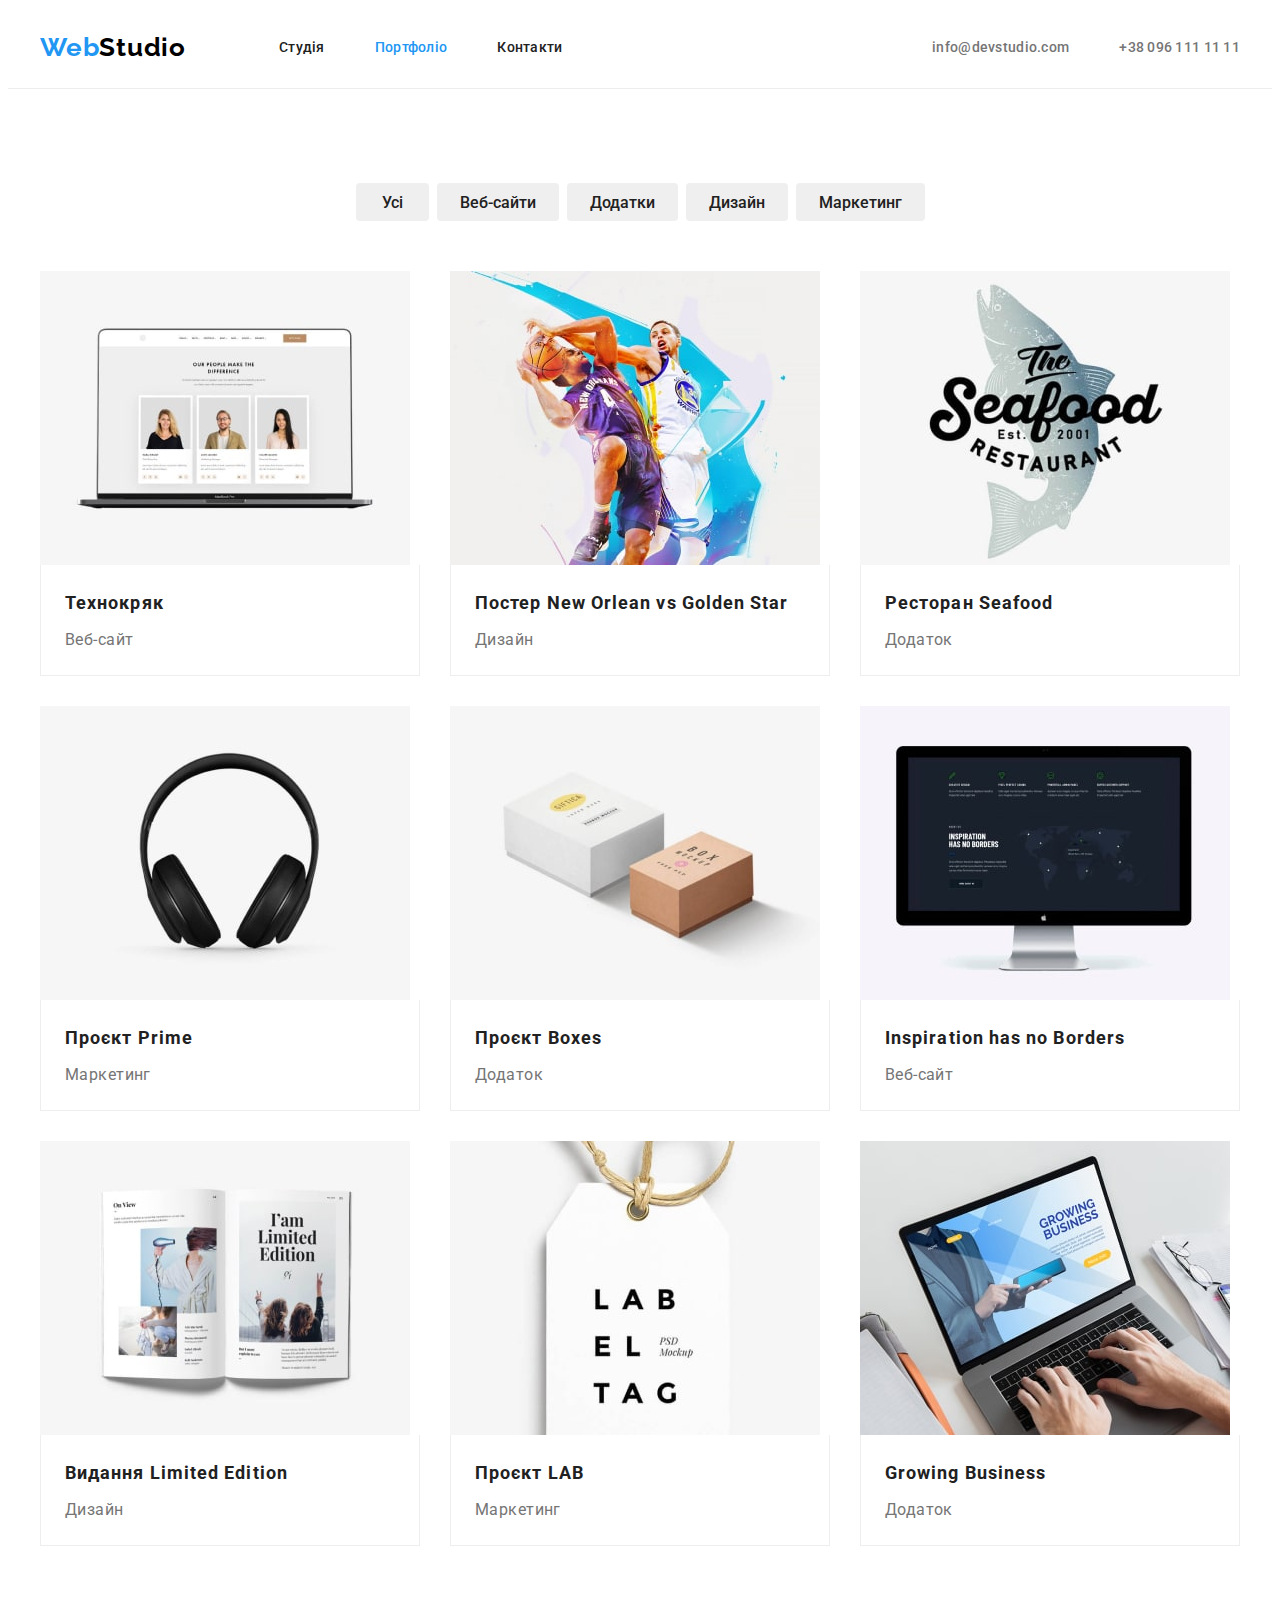
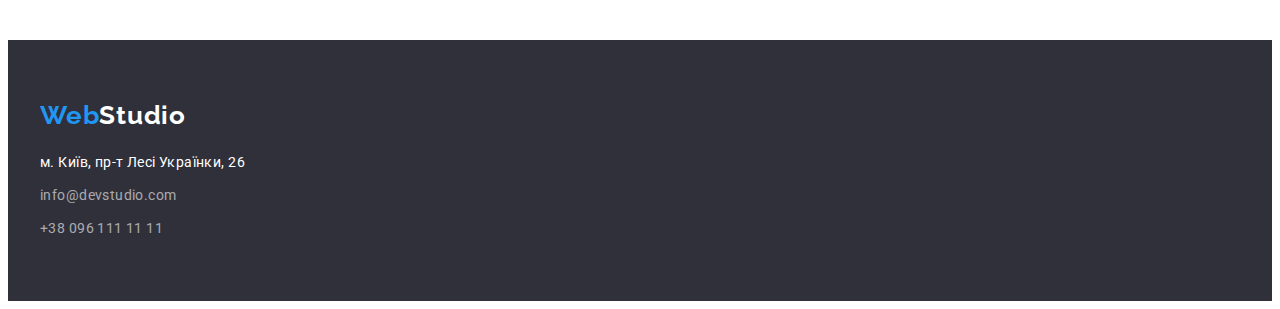
==== portfolio.html @ 1b282973 "Homework4" ====
<!DOCTYPE html>
<html lang="uk">
<head>
    <meta charset="UTF-8">
    <meta http-equiv="X-UA-Compatible" content="IE=edge">
    <meta name="viewport" content="width=device-width, initial-scale=1.0">
    <title>Homework1</title>
    <link rel="preconnect" href="https://fonts.googleapis.com"> 
    <link rel="preconnect" href="https://fonts.gstatic.com" crossorigin> 
    <link href="https://fonts.googleapis.com/css2?family=Raleway:wght@700&family=Roboto:wght@400;500;700;900&display=swap" rel="stylesheet">
    <link rel="stylesheet" href="https://cdnjs.cloudflare.com/ajax/libs/modern-normalize/1.1.0/modern-normalize.min.css" integrity="sha512-wpPYUAdjBVSE4KJnH1VR1HeZfpl1ub8YT/NKx4PuQ5NmX2tKuGu6U/JRp5y+Y8XG2tV+wKQpNHVUX03MfMFn9Q==" crossorigin="anonymous" referrerpolicy="no-referrer" />
    <link rel="stylesheet" href="./css/style.css">
</head>
<!--Шапка сайту-->
<body>
  <header class="header bort">
  <div class="container">
  <a href="index.html" class="header-logo logo link"><span class="accent logo link">Web</span>Studio</a>
  <nav class="header-nav">
     <ul class="header-list list">
         <li class="hdr"><a href="./index.html" class="header-link link links">Студія</a></li>
         <li class="hdr"><a href="" class="header-link link current links">Портфоліо</a></li>
         <li class="hdr"><a href="" class="header-link link links">Контакти</a></li>
       </ul>
     </nav>
     <div class="header-cont">
     <ul class="header-contact list">
       <li><a href="mailto:info@devstudio.com" class="mail header-link link links">info@devstudio.com</a></li>
       <li><a href="tel:+380961111111" class="tel header-link link links">+38 096 111 11 11</a></li>
     </ul>
    </div>
    </div>
    </header>
<!--Портфоліо-->
<main>
<section class="section portfolio">
<div class="container"> 
<h1 class="privilege-title">Портфоліо</h1>
<ul class="element portfolio-list list">
  <li class="element-item"><button type="button" class="portfolio-btn">Усі</button></li>
  <li class="element-item"><button type="button" class="portfolio-btn">Веб-сайти</button></li>
  <li class="element-item"><button type="button" class="portfolio-btn">Додатки</button></li>
  <li class="element-item"><button type="button" class="portfolio-btn">Дизайн</button></li>
  <li class="element-item"><button type="button" class="portfolio-btn">Маркетинг</button></li>
</ul>
<ul class="port portfolio-list list">
  <li class="port-item portfolio-link">
    <a href="" class="link">
      <img src="./img/portfolio-1.jpg" alt="Веб-сайт" width="370">
      <div class="port-blok">
      <h2 class="portfolio-text">Технокряк</h2>
      <p class="portfolio-info">Веб-сайт</p>
    </div>
    </a>
  </li>
  <li class="port-item portfolio-link">
    <a href=""class="link">
      <img src="./img/portfolio-2.jpg" alt="Баскетбол" width="370">
      <div class="port-blok">
      <h2 class="portfolio-text"> Постер <span lang="en">New Orlean vs Golden Star</span> </h2>
      <p class="portfolio-info">Дизайн</p>
    </div>
    </a>
  </li>
  <li class="port-item portfolio-link">
    <a href=""class="link">
      <img src="./img/portfolio-3.jpg" alt="Рибний ресторан" width="370">
      <div class="port-blok">
      <h2 class="portfolio-text"> Ресторан <span lang="en">Seafood</span> </h2>
      <p class="portfolio-info">Додаток</p>
    </div>
    </a>
  </li>
  <li class="port-item portfolio-link">
    <a href=""class="link">
      <img src="./img/portfolio-4.jpg" alt="Навушники" width="370">
      <div class="port-blok">
      <h2 class="portfolio-text"> Проєкт <span lang="en">Prime</span></h2>
      <p class="portfolio-info">Маркетинг</p>
    </div>    
    </a>
  </li>
  <li class="port-item portfolio-link">
    <a href=""class="link">
      <img src="./img/portfolio-5.jpg" alt="Коробка" width="370">
      <div class="port-blok">
      <h2 class="portfolio-text"> Проєкт <span lang="en">Boxes</span></h2>
      <p class="portfolio-info">Додаток</p>
    </div>
    </a>
  </li>
  <li class="port-item portfolio-link">
    <a href=""class="link">
      <img src="./img/portfolio-6.jpg" alt="Монітор" width="370">
      <div class="port-blok">
      <h2 class="portfolio-text"><span lang="en">Inspiration has no Borders</span></h2>
      <p class="portfolio-info">Веб-сайт</p>
    </div>
    </a>
  </li>
  <li class="port-item portfolio-link">
    <a href=""class="link">
      <img src="./img/portfolio-7.jpg" alt="Журнал" width="370">
      <div class="port-blok">
      <h2 class="portfolio-text"> Видання <span lang="en">Limited Edition</span></h2>
      <p class="portfolio-info">Дизайн</p>
    </div>
    </a>
  </li>
  <li class="port-item portfolio-link">
    <a href=""class="link">
      <img src="./img/portfolio-8.jpg" alt="Бірка" width="370">
      <div class="port-blok">
      <h2 class="portfolio-text"> Проєкт <span lang="en">LAB</span></h2>
      <p class="portfolio-info">Маркетинг</p>
    </div>
    </a>
  </li>
  <li class="port-item portfolio-link">
    <a href=""class="link">
      <img src="./img/portfolio-9.jpg" alt="Ноутбук" width="370">
      <div class="port-blok">
      <h2 class="portfolio-text"><span lang="en">Growing Business</span></h2>
      <p class="portfolio-info ">Додаток</p>
    </div>
    </a>
  </li>
</ul>
</div>
      </section>
      </main>
<!--Футер-->
<footer class="footer">
  <div class="container">
  <a href="/" class="footer-logo logo link"><span class="accent logo link">Web</span>Studio</a>
  <address class="address">
    <ul class="footer-list list">
      <li class="footer-items"><a href="https://goo.gl/maps/qDodeFptJs4gTQPLA" target="_blank" 
        rel="noreferrer nofollow noopener" class="footer-links link text">м. Київ, пр-т Лесі Українки, 26</a></li>
      <li class="footer-items"><a href="mailto:info@devstudio.com" class="footer-links footer-address link text">info@devstudio.com</a></li>
      <li class="footer-items"><a href="tel:+380961111111" class="footer-links footer-address link text">+38 096 111 11 11</a></li>
    </ul>
  </address>
</div>
 </footer>
</body>
</html>
---- css/style.css ----
:root {
--primary-header-color: #212121;
--second-color: #757575;
--accent-color: #2196F3;
--primary-color: #212121;
--primary-text-color: #757575;
--bg-color: #FFFFFF;
--btn-color: #2196F3;
--second-text-color: #FFFFFF; 
--second-bg-color: #F5F4FA; 
--border-color: #EEEEEE; 
--second-border-color: #ECECEC;
--footer-color: #2F303A;
--second-btn-color: #188CE8;
--logo-color: #000000;
}
p, h1, h2, h3, h4, h5, h6 {
margin: 0px;
}
ul {
margin: 0px;
padding-left: 0px;    
}
img {
display: block;    
}  
body {
font-family: 'Roboto', sans-serif;
font-size: 14px;
line-height: 1.71;
letter-spacing: 0.03em;
color: var(--primary-text-color);
background-color: var(--bg-color);
}

    /*---UNIVERSAL CLASSES---*/
.container {
width: 1200px;
padding: 0px 15px; 
margin: 0px auto;   
}
.section {
padding-top: 94px; 
padding-bottom: 94px;   
} 
.link {
text-decoration: none;
}
.list {
list-style: none;
}
.links {
font-weight: 500;
font-size: 14px;
line-height: 1.14;
letter-spacing: 0.02em;
}
.title {
font-weight: 700;
font-size: 36px;
line-height: 1.16;
text-align: center;
letter-spacing: 0.03em;
color: var(--primary-header-color);    
}
.text {
font-size: 14px;
line-height: 1.71;
letter-spacing: 0.03em;    
}
.logo {
font-family: 'Raleway', sans-serif;
font-weight: 700;
font-size: 26px;
line-height: 1.19;
letter-spacing: 0.03em;
}    
  
/*---HEADER---*/
.header .container {
display: flex;
align-items: center;    
}   
.header-logo {
color: var(--logo-color); 
padding-top: 24px; 
padding-bottom: 25px;
display: block;  
margin-right: 93px;
}
.accent {
color:var(--accent-color) ;
}    
.current {
color: var(--accent-color);    
} 
.header-list,
.header-contact {
display: flex; 
}
.header-list .link,
.header-contact .link {
display: block;
padding-top: 32px;   
padding-bottom: 32px; 
}
.header-cont {
margin-left: auto;
}  
.header-link {
color: var(--primary-color);
}
.header-list > li:not(:last-child){
margin-right: 50px;    
}
.header-link:hover,
.header-link:focus {
color: var(--accent-color);    
}
.tel {
margin-left: 50px;    
}
.mail,
.tel {
color: var(--second-color);
}

    /*---HERO---*/
.hero {
background-color: var(--primary-header-color);  
text-align: center;
} 
.hero-section {
max-width: 1600px; 
height: 600px;
margin-left: auto;
margin-right: auto;
padding: 200px 0px;
} 
.hero-container {
margin-bottom: 0px;
} 
.hero-title {
font-weight: 900;
font-size: 44px;
line-height: 1.36;
letter-spacing: 0.06em;
text-transform: uppercase;
text-align: center;
color: var(--second-text-color);
max-width: 696px; 
margin: 0px auto;
}      
.hero-btn {
font-family: inherit;
font-weight: 700;
font-size: 16px;
line-height: 1.88;
cursor: pointer;
letter-spacing: 0.06em;    
color: var(--bg-color);
background-color: var(--btn-color);

border-radius: 4px;
padding: 10px 32px;
min-width: 216px;
height: 50px;
text-align: center;
display: inline-block;
margin-top: 30px;
border: none;
}
.hero-btn:hover,
.hero-btn:focus {
background-color: var(--second-btn-color);
}

/*---PRIVILEGE---*/
.privilege {
padding: 94px 0px;
}
.privilege-title {
position: absolute;
width: 1px;
height: 1px;
margin: -1px;
border: 0;
padding: 0;

white-space: nowrap;
clip-path: inset(100%);
clip: rect(0 0 0 0);
overflow: hidden;
}
.list-privilege {
display: flex;
column-gap: 30px; 
}
.privilege-link {
width: 270px;
}
.privilege-subtitle {
font-weight: 700;
line-height: 1.14;
text-transform: uppercase;
color: var(--primary-header-color);    
margin-bottom: 10px;
}
.privilege-text {
color: var(--second-color);
}

/*---WORK---*/
.list-work {
display: flex;
column-gap: 30px;
}
.work {
padding-bottom: 94px;
}
.title {
margin-bottom: 50px;
}

/*---TEAM---*/
.team {
background-color: var(--second-bg-color);    
padding: 94px 0 ;
}
.title {
margin-bottom: 50px;    
}
.team-container {
display: flex;
}
.team-items:not(:last-child){
margin-right: 30px;    
}
.team-items {
width: calc((100% - 60px) / 3);
background: var(--bg-color);
box-shadow: 0px 1px 3px rgba(0, 0, 0, 0.12), 0px 1px 1px rgba(0, 0, 0, 0.14), 0px 2px 1px rgba(0, 0, 0, 0.2);
border-radius: 0px 0px 4px 4px; 
}
.team-subtitle {
font-weight: 500;
font-size: 16px;
line-height: 1.18;
text-align: center;
color: var(--primary-color);    
margin-top: 30px;
margin-bottom: 10px;
}
.team-info {
font-size: 16px;
line-height: 1.18;
text-align: center;
color: var(--second-color);    
margin-bottom: 30px;
}

/*---FOOTER---*/
.footer .container {
display: flex; 
display: block;
align-items: baseline;
}
.footer {
background-color: var(--footer-color); 
padding: 60px 0;   
}
.footer-logo {
display: inline-block;
color: var(--bg-color); 
margin-bottom: 20px;
}
.address {
display: block; 
justify-items: flex-start;   
}
.footer-items:not(:last-child) {
margin-bottom: 9px;    
}
.footer-links {
font-style: normal;
color: var(--bg-color);
}
.footer-address {
color: rgba(255, 255, 255, 0.6);    
}
.footer-links:hover,
.footer-links:focus {
color: var(--accent-color);    
}

/*---PORTFOLIO---*/
.bort {
border-bottom: 1px solid var(--second-border-color);
}
.portfolio {
padding: 94px 0;    
}
.element {
margin-bottom: 50px;
display: flex;  
justify-content: center;  
}
.element-item:not(:last-child) {
margin-right: 8px;  
}
.portfolio-btn {
display: inline-block;
font-family: inherit;
font-weight: 500;
font-size: 16px;
line-height: 1.62;
text-align: center;
cursor: pointer;
color: var(--primary-color);

border: 1px solid transparent;
border-radius: 4px;
padding: 6px 22px;
min-width: 73px;
height: 38px;
}
.current {
color: var(--accent-color);    
}
.portfolio-btn:hover,
.portfolio-btn:focus {
color: var(--second-text-color);
box-shadow: 0px 3px 1px rgba(0, 0, 0, 0.1), 0px 1px 2px rgba(0, 0, 0, 0.08), 0px 2px 2px rgba(0, 0, 0, 0.12);
background: var(--btn-color);
}
.port {
display: flex;  
flex-wrap: wrap;
align-items: center;
margin-left: 0px;
margin-right: 0px; 
}
.port-item {
width: 370px;
}
.port-item {
width:calc((100% - 60px)/3);
margin-right: 30px;
margin-bottom: 30px;
} 
.port-item:nth-child(3n) {
margin-right: 0px;    
}
.port-item:nth-last-child(-n+3) {
margin-bottom: 0px;    
}
.port-blok {
padding: 20px 24px;
background: var(--second-text-color);
border-bottom: 1px solid var(--border-color);
border-left: 1px solid var(--border-color);
border-right: 1px solid var(--border-color);
}
.portfolio-text {
font-weight: 700;
font-size: 18px;
line-height: 2;
letter-spacing: 0.06em;
color: var(--primary-color);    
margin-bottom: 4px;
}
.portfolio-info {
font-size: 16px;
line-height: 1.88;
color: var(--second-color);    
}
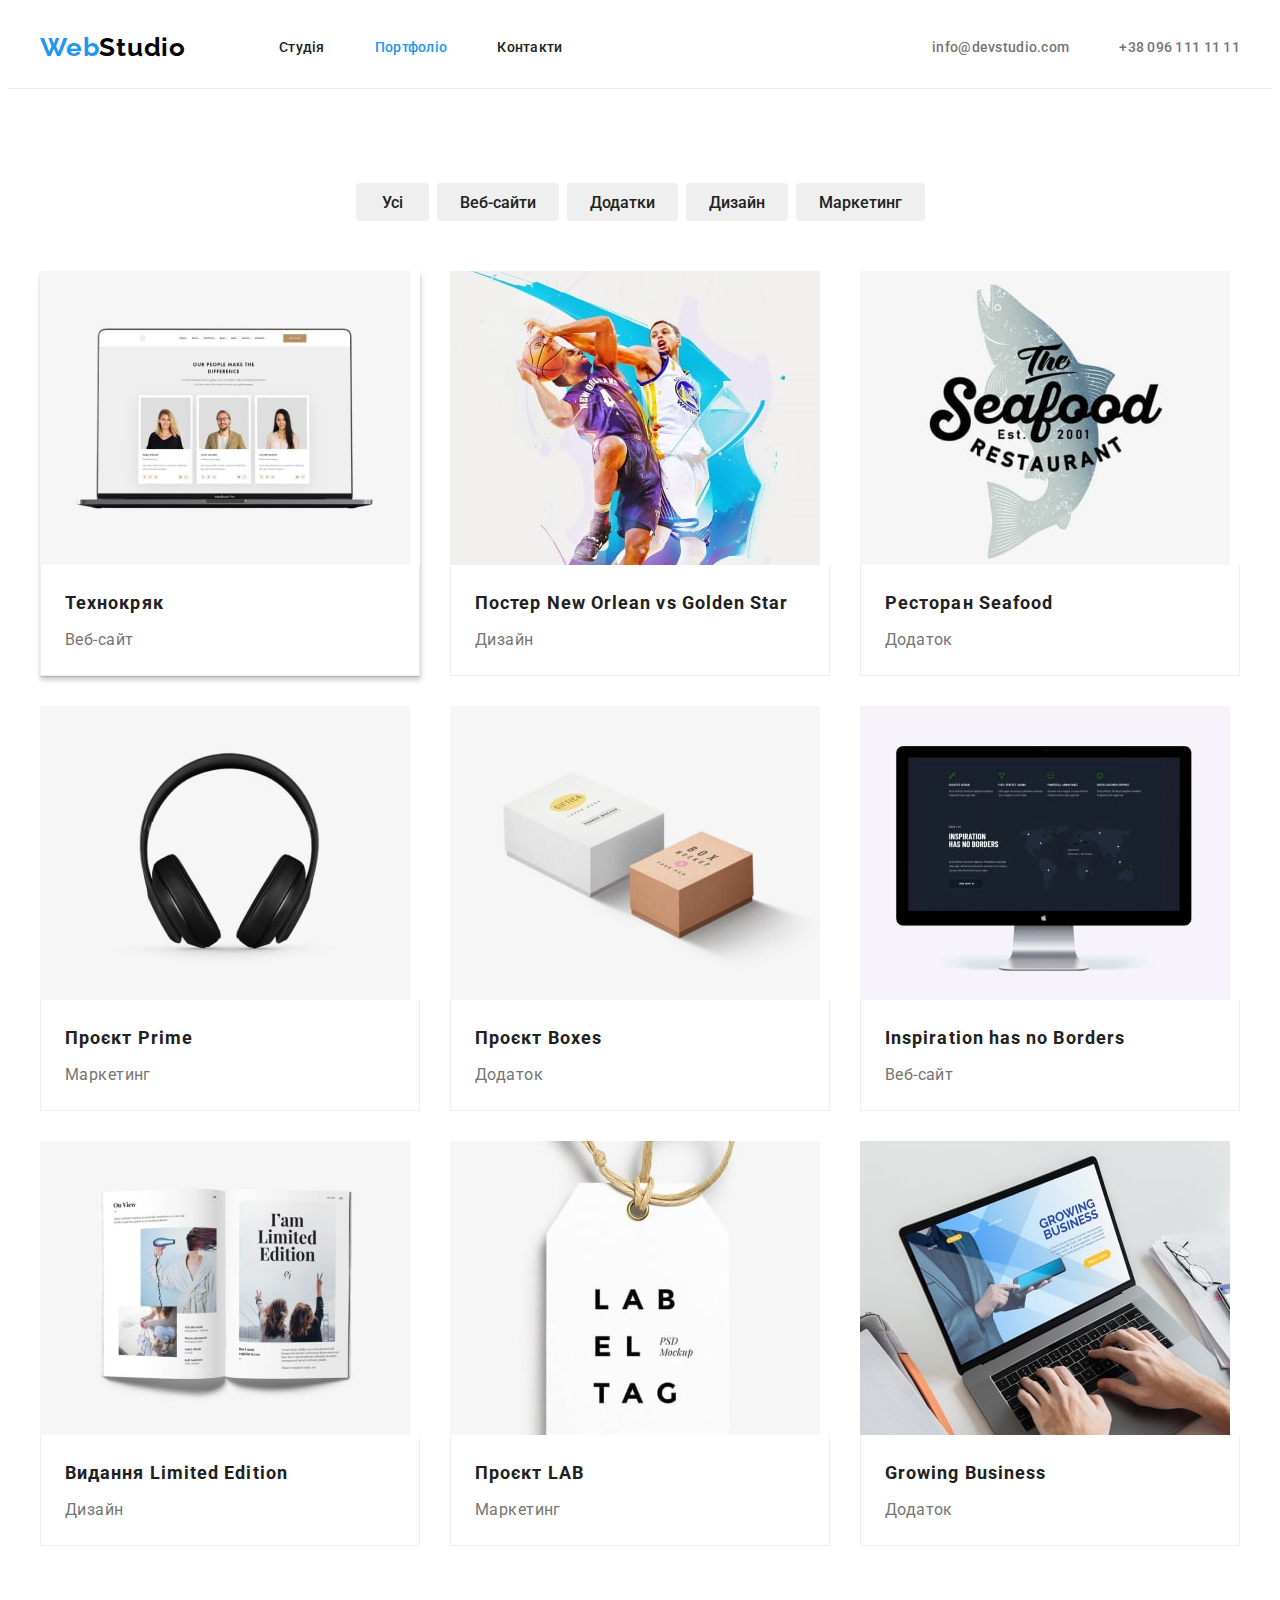
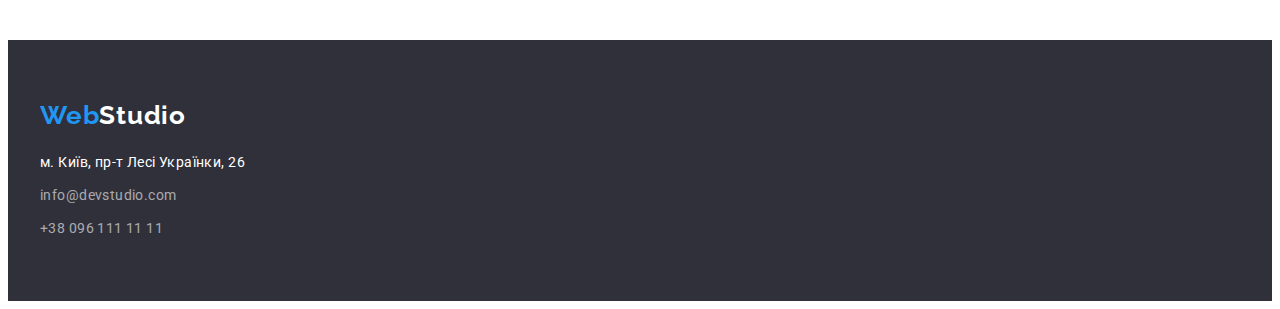
==== commit 04b64389: "Finish" ====
--- a/portfolio.html
+++ b/portfolio.html
@@ -44,7 +44,7 @@
   <li class="element-item"><button type="button" class="portfolio-btn">Маркетинг</button></li>
 </ul>
 <ul class="port portfolio-list list">
-  <li class="port-item portfolio-link">
+  <li class="port-item portfolio-link tehrk">
     <a href="" class="link">
       <img src="./img/portfolio-1.jpg" alt="Веб-сайт" width="370">
       <div class="port-blok">
--- a/css/style.css
+++ b/css/style.css
@@ -8,7 +8,8 @@
 --btn-color: #2196F3;
 --second-text-color: #FFFFFF; 
 --second-bg-color: #F5F4FA; 
---border-color: #EEEEEE; 
+--border-color: #EEEEEE;
+--second-brdr-color: #AFB1B8; 
 --second-border-color: #ECECEC;
 --footer-color: #2F303A;
 --second-btn-color: #188CE8;
@@ -107,16 +108,37 @@
 .header-cont {
 margin-left: auto;
 }  
-.header-link {
-color: var(--primary-color);
-}
 .header-list > li:not(:last-child){
 margin-right: 50px;    
+}
+.header-link {
+display: inline-flex;
+align-items: center;
+text-decoration: none;
+color: var(--primary-color);
+}
+.icon-mail {
+width: 16px; 
+height: 12px; 
+margin-right: 10px; 
+fill: var(--second-color); 
+}
+.icon-tel {
+width: 10px; 
+height: 16px; 
+margin-right: 10px;  
+fill: var(--second-color);
 }
 .header-link:hover,
 .header-link:focus {
 color: var(--accent-color);    
 }
+.icon-mail:hover,
+.icon-mail:focus,
+.icon-tel:hover,
+.icon-tel:focus {
+fill: currentColor;    
+}
 .tel {
 margin-left: 50px;    
 }
@@ -127,7 +149,7 @@
 
     /*---HERO---*/
 .hero {
-background-color: var(--primary-header-color);  
+background-color: var(--primary-color);
 text-align: center;
 } 
 .hero-section {
@@ -136,6 +158,10 @@
 margin-left: auto;
 margin-right: auto;
 padding: 200px 0px;
+background-image: linear-gradient(rgba(47, 48, 58, 0.4), rgba(47, 48, 58, 0.4)), url("../img/hero.jpg");
+background-repeat: no-repeat;
+background-size: cover;
+background-position: center;
 } 
 .hero-container {
 margin-bottom: 0px;
@@ -209,6 +235,22 @@
 .privilege-text {
 color: var(--second-color);
 }
+.priv-icons {
+display: flex;    
+justify-content: center;
+align-items: center;
+width: 270px;
+height: 120px;
+background-color: var(--second-bg-color);
+margin-bottom: 30px;
+border-radius: 4px;
+}
+.priv-icons:not(:last-child) {
+margin-right: 30px;    
+}
+.priv-icons:focus {
+border-color: var(--accent-color);    
+}
 
 /*---WORK---*/
 .list-work {
@@ -256,14 +298,81 @@
 line-height: 1.18;
 text-align: center;
 color: var(--second-color);    
-margin-bottom: 30px;
+margin-bottom: 16px;
+}
+.team-soc-list {
+display: flex;   
+justify-content: center; 
+align-items: center;
+}
+.team-soc-item {
+width: 44px;    
+height: 44px;
+margin-bottom: 30px; 
+}
+.team-soc-item:not(:last-child) {
+margin-right: 10px;  
+}
+.team-soc-link {
+width: 100%;    
+height: 100%;
+display: flex;
+border-radius: 50%;
+background-color:var(--bg-color);
+justify-content: center;
+align-items: center;
+color: var(--second-brdr-color);
+}
+.team-soc-link:hover {
+color: var(--second-text-color);
+background-color: var(--accent-color);
+}
+.team-soc-icons {
+fill: currentColor;
+}
+
+/*--Клієнти--*/
+.client {
+padding: 94px 0px;  
+}
+.client-list {
+display: flex; 
+justify-content: center;
+align-items: center;
+}
+.client-link {  
+width: 170px;    
+height: 92px;
+}
+.client-link:not(:last-child) {
+margin-right: 30px;    
+}
+.client-item {
+width: 100%;
+height: 100%;
+display: flex; 
+justify-content: center;
+align-items: center;  
+fill: var(--second-brdr-color);
+border: 1px solid var(--second-brdr-color);
+border-radius: 4px; 
+background-color: var(--bg-color);
+}
+.client-link:focus,
+.client-link:hover,
+.client-item:focus,
+.client-item:hover {
+fill: var(--accent-color);
+border-color: var(--accent-color);    
 }
 
 /*---FOOTER---*/
-.footer .container {
-display: flex; 
-display: block;
-align-items: baseline;
+.footer-container {
+display: flex;  
+align-items: baseline;  
+}
+.footer .logo-container {
+display: inline-block
 }
 .footer {
 background-color: var(--footer-color); 
@@ -291,6 +400,47 @@
 .footer-links:hover,
 .footer-links:focus {
 color: var(--accent-color);    
+}
+.soc-container {
+display: inline-block;
+margin-left: 70px;
+}
+.title {
+font-size: 14px;
+text-transform: uppercase;    
+color: var(--second-text-color); 
+margin-bottom: 20px; 
+text-align: left;
+}
+.social-list {
+display: flex; 
+justify-content: center;
+align-items: center;
+min-width: 206px;  
+}
+.social-link {
+width: 44px;   
+height: 44px; 
+}
+.social-link:not(:last-child) {
+margin-right: 10px;  
+}
+.social-item {
+width: 100%;    
+height: 100%;
+display: flex;
+justify-content: center;
+align-items: center;
+border-radius: 50%;
+background-color: rgba(255, 255, 255, 0.1);
+color: var(--second-text-color);
+}
+.social-item:hover {
+color: var(--second-text-color);    
+background-color: var(--accent-color);
+}
+.social-icons {
+fill: currentColor;    
 }
 
 /*---PORTFOLIO---*/
@@ -354,6 +504,9 @@
 .port-item:nth-last-child(-n+3) {
 margin-bottom: 0px;    
 }
+.tehrk {
+box-shadow: 0px 1px 1px rgba(0, 0, 0, 0.12), 0px 4px 4px rgba(0, 0, 0, 0.06), 1px 4px 6px rgba(0, 0, 0, 0.16)
+}
 .port-blok {
 padding: 20px 24px;
 background: var(--second-text-color);
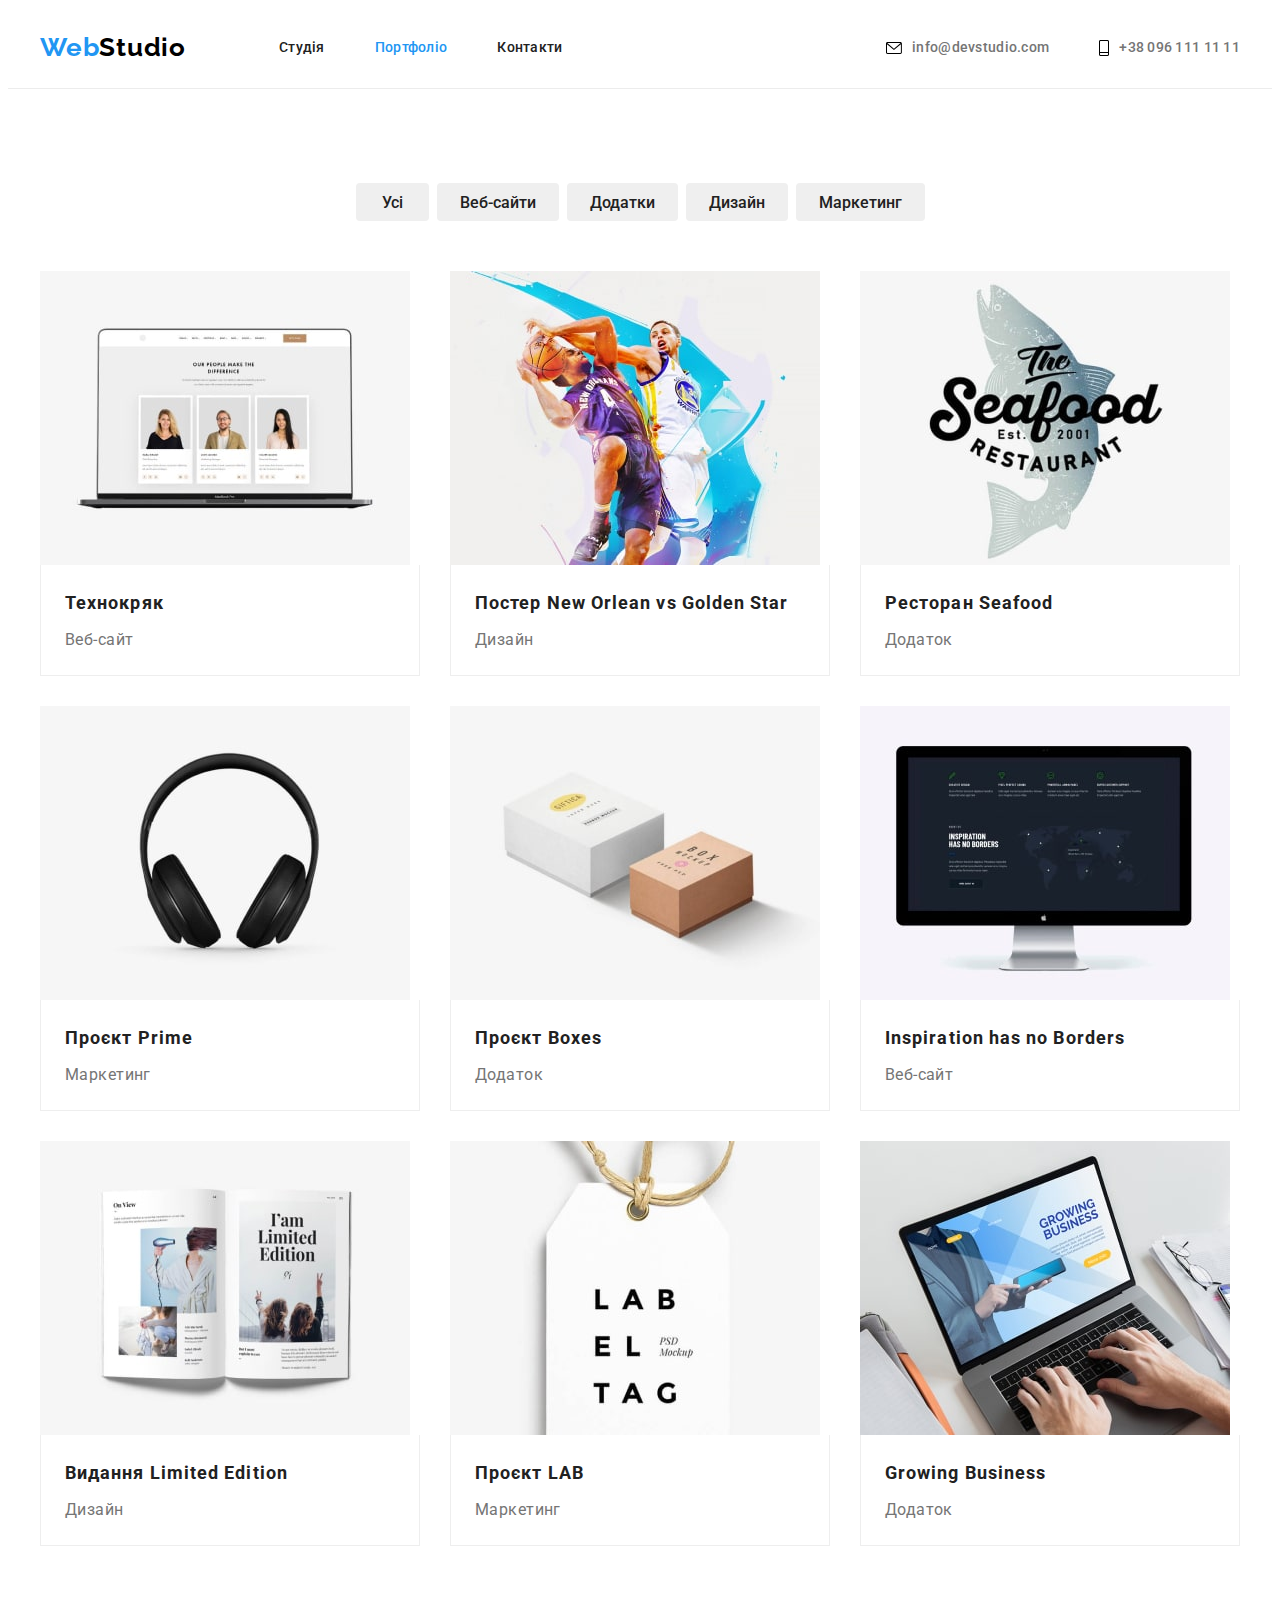
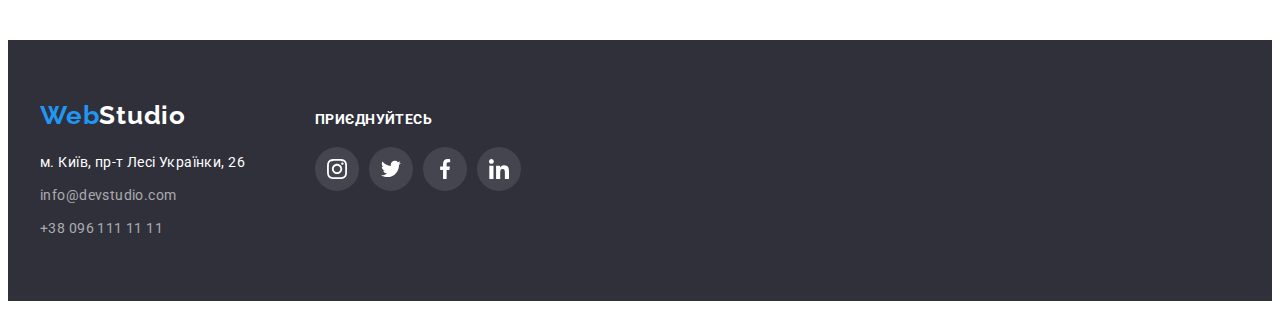
==== commit d04ffcd3: "робота над помилками" ====
--- a/portfolio.html
+++ b/portfolio.html
@@ -18,19 +18,27 @@
   <a href="index.html" class="header-logo logo link"><span class="accent logo link">Web</span>Studio</a>
   <nav class="header-nav">
      <ul class="header-list list">
-         <li class="hdr"><a href="./index.html" class="header-link link links">Студія</a></li>
-         <li class="hdr"><a href="" class="header-link link current links">Портфоліо</a></li>
-         <li class="hdr"><a href="" class="header-link link links">Контакти</a></li>
-       </ul>
-     </nav>
-     <div class="header-cont">
-     <ul class="header-contact list">
-       <li><a href="mailto:info@devstudio.com" class="mail header-link link links">info@devstudio.com</a></li>
-       <li><a href="tel:+380961111111" class="tel header-link link links">+38 096 111 11 11</a></li>
-     </ul>
-    </div>
-    </div>
-    </header>
+        <li><a href="./index.html" class="header-links link links">Студія</a></li>
+        <li><a href="" class="header-links link current links">Портфоліо</a></li>
+        <li><a href="" class="header-links link links">Контакти</a></li>
+      </ul>
+    </nav>
+    <div class="header-cont">
+    <ul class="header-contact list">
+      <li><a class="mail header-link link links" href="mailto:info@devstudio.com">
+       <svg class="icon-mail">
+         <use href="./img/icons.svg#icon-envelope">
+         </use>
+       </svg>info@devstudio.com</a></li>
+      <li><a class="tel header-link link links" href="tel:+380961111111">
+       <svg class="icon-tel">
+         <use href="./img/icons.svg#icon-Vector">
+         </use>
+       </svg>+38 096 111 11 11</a></li>
+    </ul>
+   </div>
+   </div>
+   </header> 
 <!--Портфоліо-->
 <main>
 <section class="section portfolio">
@@ -45,7 +53,7 @@
 </ul>
 <ul class="port portfolio-list list">
   <li class="port-item portfolio-link tehrk">
-    <a href="" class="link">
+    <a href="#" class="link">
       <img src="./img/portfolio-1.jpg" alt="Веб-сайт" width="370">
       <div class="port-blok">
       <h2 class="portfolio-text">Технокряк</h2>
@@ -53,8 +61,8 @@
     </div>
     </a>
   </li>
-  <li class="port-item portfolio-link">
-    <a href=""class="link">
+  <li class="port-item portfolio-link tehrk">
+    <a href="#"class="link">
       <img src="./img/portfolio-2.jpg" alt="Баскетбол" width="370">
       <div class="port-blok">
       <h2 class="portfolio-text"> Постер <span lang="en">New Orlean vs Golden Star</span> </h2>
@@ -62,8 +70,8 @@
     </div>
     </a>
   </li>
-  <li class="port-item portfolio-link">
-    <a href=""class="link">
+  <li class="port-item portfolio-link tehrk">
+    <a href="#"class="link">
       <img src="./img/portfolio-3.jpg" alt="Рибний ресторан" width="370">
       <div class="port-blok">
       <h2 class="portfolio-text"> Ресторан <span lang="en">Seafood</span> </h2>
@@ -71,8 +79,8 @@
     </div>
     </a>
   </li>
-  <li class="port-item portfolio-link">
-    <a href=""class="link">
+  <li class="port-item portfolio-link tehrk">
+    <a href="#"class="link">
       <img src="./img/portfolio-4.jpg" alt="Навушники" width="370">
       <div class="port-blok">
       <h2 class="portfolio-text"> Проєкт <span lang="en">Prime</span></h2>
@@ -80,8 +88,8 @@
     </div>    
     </a>
   </li>
-  <li class="port-item portfolio-link">
-    <a href=""class="link">
+  <li class="port-item portfolio-link tehrk">
+    <a href="#"class="link">
       <img src="./img/portfolio-5.jpg" alt="Коробка" width="370">
       <div class="port-blok">
       <h2 class="portfolio-text"> Проєкт <span lang="en">Boxes</span></h2>
@@ -89,8 +97,8 @@
     </div>
     </a>
   </li>
-  <li class="port-item portfolio-link">
-    <a href=""class="link">
+  <li class="port-item portfolio-link tehrk">
+    <a href="#"class="link">
       <img src="./img/portfolio-6.jpg" alt="Монітор" width="370">
       <div class="port-blok">
       <h2 class="portfolio-text"><span lang="en">Inspiration has no Borders</span></h2>
@@ -98,8 +106,8 @@
     </div>
     </a>
   </li>
-  <li class="port-item portfolio-link">
-    <a href=""class="link">
+  <li class="port-item portfolio-link tehrk">
+    <a href="#"class="link">
       <img src="./img/portfolio-7.jpg" alt="Журнал" width="370">
       <div class="port-blok">
       <h2 class="portfolio-text"> Видання <span lang="en">Limited Edition</span></h2>
@@ -107,8 +115,8 @@
     </div>
     </a>
   </li>
-  <li class="port-item portfolio-link">
-    <a href=""class="link">
+  <li class="port-item portfolio-link tehrk">
+    <a href="#"class="link">
       <img src="./img/portfolio-8.jpg" alt="Бірка" width="370">
       <div class="port-blok">
       <h2 class="portfolio-text"> Проєкт <span lang="en">LAB</span></h2>
@@ -116,8 +124,8 @@
     </div>
     </a>
   </li>
-  <li class="port-item portfolio-link">
-    <a href=""class="link">
+  <li class="port-item portfolio-link tehrk">
+    <a href="#"class="link">
       <img src="./img/portfolio-9.jpg" alt="Ноутбук" width="370">
       <div class="port-blok">
       <h2 class="portfolio-text"><span lang="en">Growing Business</span></h2>
@@ -131,7 +139,8 @@
       </main>
 <!--Футер-->
 <footer class="footer">
-  <div class="container">
+  <div class="footer-container container ">
+  <div class="logo-container">
   <a href="/" class="footer-logo logo link"><span class="accent logo link">Web</span>Studio</a>
   <address class="address">
     <ul class="footer-list list">
@@ -142,6 +151,32 @@
     </ul>
   </address>
 </div>
+<div class="soc-container">
+ <p class="soc-team">приєднуйтесь</p> 
+ <ul class="social-list list">
+  <li class="social-link link"><a href="#" class="social-item">
+   <svg class="social-icons" width="20" height="20">
+    <use href="./img/icons.svg#icon-instagram"></use>
+   </svg></a>
+  </li>
+  <li class="social-link link"><a href="#" class="social-item">
+    <svg class="social-icons" width="20" height="20">
+     <use href="./img/icons.svg#icon-twitter"></use>
+    </svg></a>
+   </li>
+   <li class="social-link link"><a href="#" class="social-item">
+    <svg class="social-icons" width="20" height="20">
+     <use href="./img/icons.svg#icon-facebook"></use>
+    </svg></a>
+   </li>
+   <li class="social-link link"><a href="#" class="social-item">
+    <svg class="social-icons" width="20" height="20">
+     <use href="./img/icons.svg#icon-linkedin"></use>
+    </svg></a>
+   </li>
+ </ul>
+</div>
+</div>
  </footer>
 </body>
 </html>--- a/css/style.css
+++ b/css/style.css
@@ -98,53 +98,51 @@
 .header-list,
 .header-contact {
 display: flex; 
+align-items: center;
 }
 .header-list .link,
 .header-contact .link {
-display: block;
 padding-top: 32px;   
 padding-bottom: 32px; 
 }
+.header-list > li:not(:last-child){
+margin-right: 50px;    
+}
+.header-links {
+color: var(--primary-color);
+}
+.header-links:hover,
+.header-links:focus {
+color: var(--accent-color);
+fill: var(--accent-color);
+}
+.header-contact .header-link {
+display: flex;   
+align-items: center; 
+color: var(--second-color);
+}
 .header-cont {
 margin-left: auto;
-}  
-.header-list > li:not(:last-child){
-margin-right: 50px;    
-}
-.header-link {
-display: inline-flex;
-align-items: center;
-text-decoration: none;
-color: var(--primary-color);
 }
 .icon-mail {
 width: 16px; 
 height: 12px; 
-margin-right: 10px; 
-fill: var(--second-color); 
+margin-right: 10px;
+color: var(--second-color);
 }
 .icon-tel {
 width: 10px; 
 height: 16px; 
-margin-right: 10px;  
-fill: var(--second-color);
+margin-right: 10px;
+color: var(--second-color);
+}
+.tel {
+margin-left: 50px;    
 }
 .header-link:hover,
 .header-link:focus {
-color: var(--accent-color);    
-}
-.icon-mail:hover,
-.icon-mail:focus,
-.icon-tel:hover,
-.icon-tel:focus {
-fill: currentColor;    
-}
-.tel {
-margin-left: 50px;    
-}
-.mail,
-.tel {
-color: var(--second-color);
+color: var(--accent-color);
+fill: var(--accent-color);
 }
 
     /*---HERO---*/
@@ -304,11 +302,11 @@
 display: flex;   
 justify-content: center; 
 align-items: center;
+margin-bottom: 30px;
 }
 .team-soc-item {
-width: 44px;    
-height: 44px;
-margin-bottom: 30px; 
+    width: 44px;    
+    height: 44px;
 }
 .team-soc-item:not(:last-child) {
 margin-right: 10px;  
@@ -405,8 +403,9 @@
 display: inline-block;
 margin-left: 70px;
 }
-.title {
-font-size: 14px;
+.soc-team {
+font-weight: 700;
+line-height: 1.16;
 text-transform: uppercase;    
 color: var(--second-text-color); 
 margin-bottom: 20px; 
@@ -436,7 +435,6 @@
 color: var(--second-text-color);
 }
 .social-item:hover {
-color: var(--second-text-color);    
 background-color: var(--accent-color);
 }
 .social-icons {
@@ -504,9 +502,6 @@
 .port-item:nth-last-child(-n+3) {
 margin-bottom: 0px;    
 }
-.tehrk {
-box-shadow: 0px 1px 1px rgba(0, 0, 0, 0.12), 0px 4px 4px rgba(0, 0, 0, 0.06), 1px 4px 6px rgba(0, 0, 0, 0.16)
-}
 .port-blok {
 padding: 20px 24px;
 background: var(--second-text-color);
@@ -526,4 +521,9 @@
 font-size: 16px;
 line-height: 1.88;
 color: var(--second-color);    
+}
+.tehrk:hover,
+.tehrk:focus {
+background: var(--bg-color);
+box-shadow: 0px 1px 1px rgba(0, 0, 0, 0.12), 0px 4px 4px rgba(0, 0, 0, 0.06), 1px 4px 6px rgba(0, 0, 0, 0.16);
 }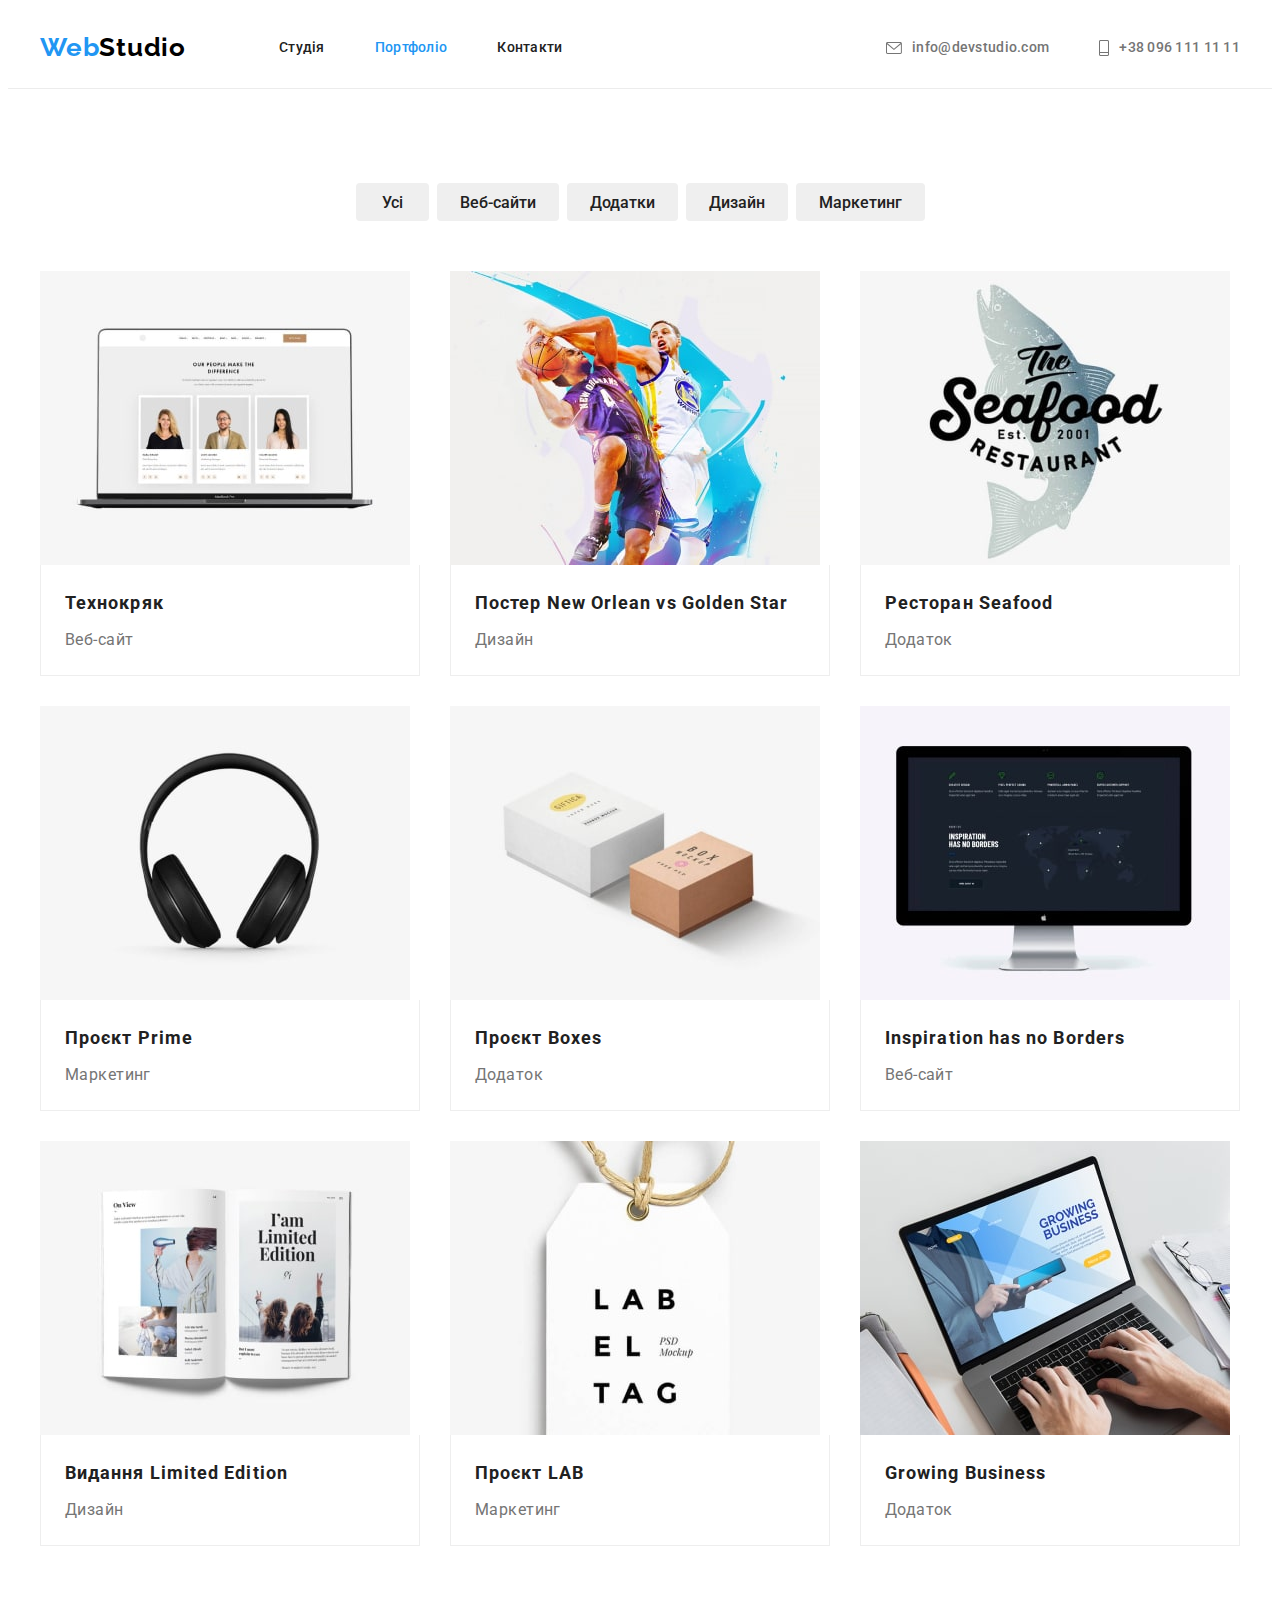
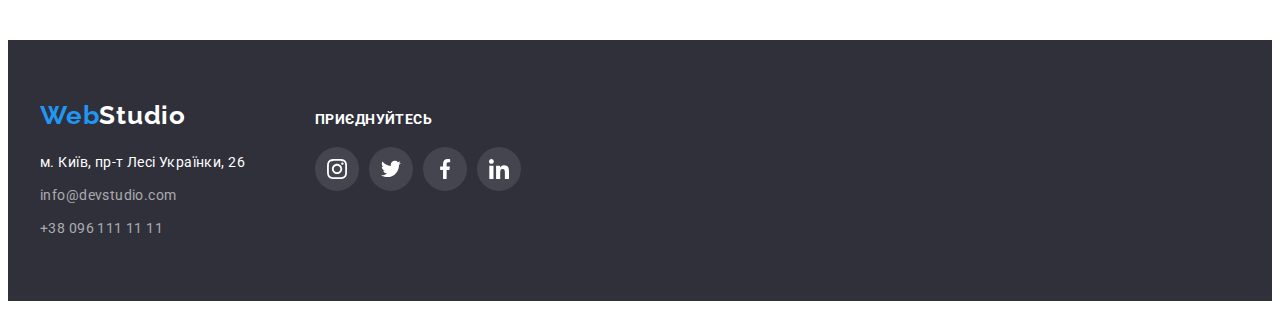
==== commit 05766c46: "finish" ====
--- a/portfolio.html
+++ b/portfolio.html
@@ -52,8 +52,8 @@
   <li class="element-item"><button type="button" class="portfolio-btn">Маркетинг</button></li>
 </ul>
 <ul class="port portfolio-list list">
-  <li class="port-item portfolio-link tehrk">
-    <a href="#" class="link">
+  <li class="port-item portfolio-link ">
+    <a href="#" class="tehrk link">
       <img src="./img/portfolio-1.jpg" alt="Веб-сайт" width="370">
       <div class="port-blok">
       <h2 class="portfolio-text">Технокряк</h2>
@@ -61,8 +61,8 @@
     </div>
     </a>
   </li>
-  <li class="port-item portfolio-link tehrk">
-    <a href="#"class="link">
+  <li class="port-item portfolio-link">
+    <a href="#"class="tehrk link">
       <img src="./img/portfolio-2.jpg" alt="Баскетбол" width="370">
       <div class="port-blok">
       <h2 class="portfolio-text"> Постер <span lang="en">New Orlean vs Golden Star</span> </h2>
@@ -70,8 +70,8 @@
     </div>
     </a>
   </li>
-  <li class="port-item portfolio-link tehrk">
-    <a href="#"class="link">
+  <li class="port-item portfolio-link">
+    <a href="#"class="tehrk link">
       <img src="./img/portfolio-3.jpg" alt="Рибний ресторан" width="370">
       <div class="port-blok">
       <h2 class="portfolio-text"> Ресторан <span lang="en">Seafood</span> </h2>
@@ -79,8 +79,8 @@
     </div>
     </a>
   </li>
-  <li class="port-item portfolio-link tehrk">
-    <a href="#"class="link">
+  <li class="port-item portfolio-link">
+    <a href="#"class="tehrk link">
       <img src="./img/portfolio-4.jpg" alt="Навушники" width="370">
       <div class="port-blok">
       <h2 class="portfolio-text"> Проєкт <span lang="en">Prime</span></h2>
@@ -88,8 +88,8 @@
     </div>    
     </a>
   </li>
-  <li class="port-item portfolio-link tehrk">
-    <a href="#"class="link">
+  <li class="port-item portfolio-link">
+    <a href="#"class="tehrk link">
       <img src="./img/portfolio-5.jpg" alt="Коробка" width="370">
       <div class="port-blok">
       <h2 class="portfolio-text"> Проєкт <span lang="en">Boxes</span></h2>
@@ -97,8 +97,8 @@
     </div>
     </a>
   </li>
-  <li class="port-item portfolio-link tehrk">
-    <a href="#"class="link">
+  <li class="port-item portfolio-link">
+    <a href="#"class="tehrk link">
       <img src="./img/portfolio-6.jpg" alt="Монітор" width="370">
       <div class="port-blok">
       <h2 class="portfolio-text"><span lang="en">Inspiration has no Borders</span></h2>
@@ -106,8 +106,8 @@
     </div>
     </a>
   </li>
-  <li class="port-item portfolio-link tehrk">
-    <a href="#"class="link">
+  <li class="port-item portfolio-link">
+    <a href="#"class="tehrk link">
       <img src="./img/portfolio-7.jpg" alt="Журнал" width="370">
       <div class="port-blok">
       <h2 class="portfolio-text"> Видання <span lang="en">Limited Edition</span></h2>
@@ -115,8 +115,8 @@
     </div>
     </a>
   </li>
-  <li class="port-item portfolio-link tehrk">
-    <a href="#"class="link">
+  <li class="port-item portfolio-link">
+    <a href="#"class="tehrk link">
       <img src="./img/portfolio-8.jpg" alt="Бірка" width="370">
       <div class="port-blok">
       <h2 class="portfolio-text"> Проєкт <span lang="en">LAB</span></h2>
@@ -124,8 +124,8 @@
     </div>
     </a>
   </li>
-  <li class="port-item portfolio-link tehrk">
-    <a href="#"class="link">
+  <li class="port-item portfolio-link">
+    <a href="#"class="tehrk link">
       <img src="./img/portfolio-9.jpg" alt="Ноутбук" width="370">
       <div class="port-blok">
       <h2 class="portfolio-text"><span lang="en">Growing Business</span></h2>
--- a/css/style.css
+++ b/css/style.css
@@ -128,13 +128,13 @@
 width: 16px; 
 height: 12px; 
 margin-right: 10px;
-color: var(--second-color);
+fill: currentColor;
 }
 .icon-tel {
 width: 10px; 
 height: 16px; 
 margin-right: 10px;
-color: var(--second-color);
+fill: currentColor;
 }
 .tel {
 margin-left: 50px;    
@@ -522,6 +522,9 @@
 line-height: 1.88;
 color: var(--second-color);    
 }
+.tehrk {
+display: block;    
+}
 .tehrk:hover,
 .tehrk:focus {
 background: var(--bg-color);
